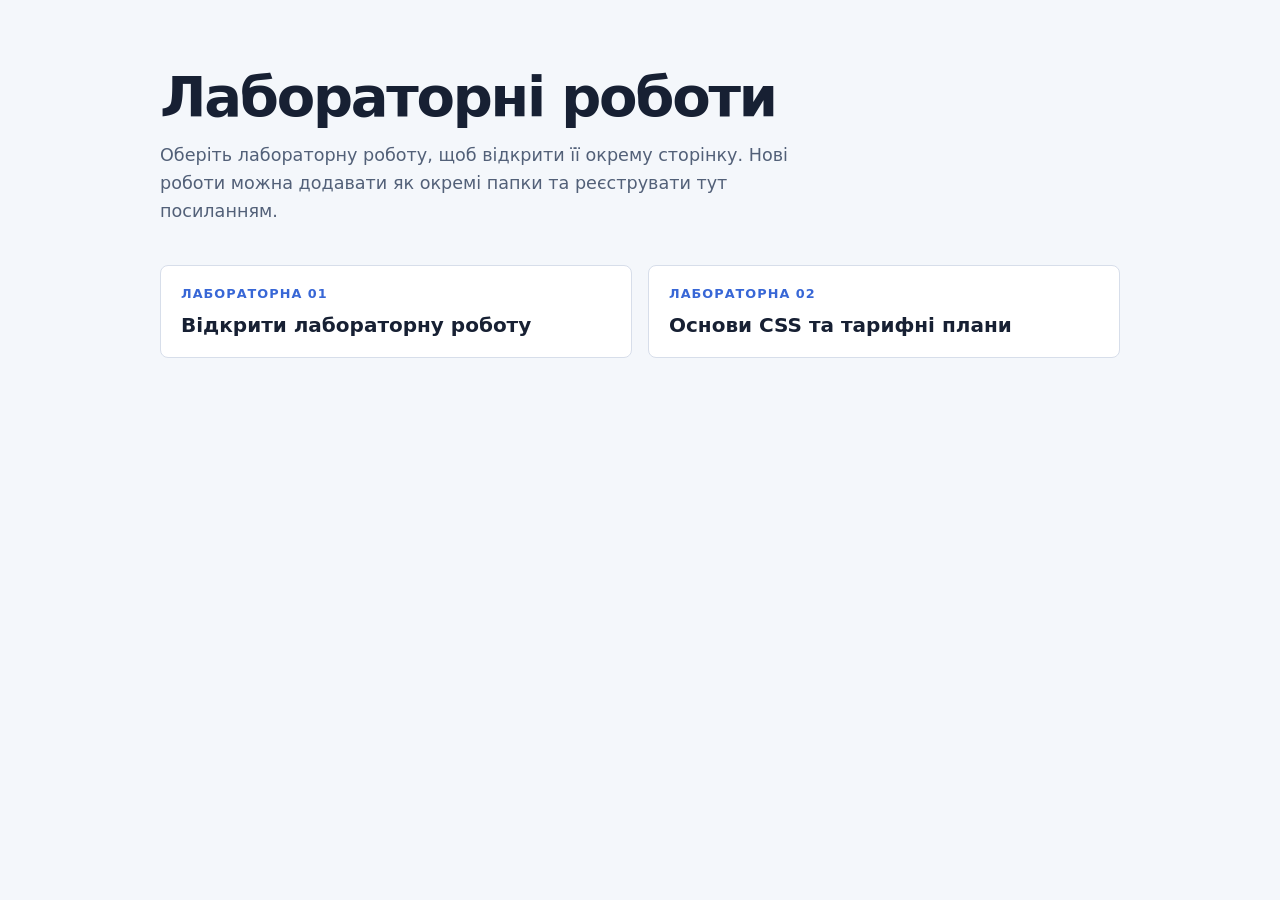
==== index.html @ a1818687 "Update project" ====
<!doctype html>
<html lang="uk">
  <head>
    <meta charset="utf-8" />
    <meta name="viewport" content="width=device-width, initial-scale=1" />
    <meta name="description" content="Навігація лабораторними роботами з веброзробки." />
    <title>Лабораторні роботи | Web Labs</title>
    <style>
      :root {
        color: #172033;
        background: #f4f7fb;
        font-family:
          system-ui,
          -apple-system,
          BlinkMacSystemFont,
          'Segoe UI',
          sans-serif;
      }

      body {
        margin: 0;
      }

      main {
        width: min(100% - 2rem, 60rem);
        margin: 0 auto;
        padding: 4rem 0;
      }

      h1 {
        margin: 0 0 0.75rem;
        font-size: clamp(2rem, 5vw, 3.5rem);
        letter-spacing: -0.04em;
      }

      .intro {
        max-width: 42rem;
        margin: 0 0 2.5rem;
        color: #526078;
        font-size: 1.1rem;
        line-height: 1.6;
      }

      .labs {
        display: grid;
        grid-template-columns: repeat(auto-fit, minmax(14rem, 1fr));
        gap: 1rem;
        margin: 0;
        padding: 0;
        list-style: none;
      }

      .lab-link {
        display: block;
        height: 100%;
        box-sizing: border-box;
        padding: 1.25rem;
        border: 1px solid #d7deea;
        border-radius: 0.5rem;
        color: inherit;
        background: #fff;
        text-decoration: none;
        transition:
          border-color 160ms ease,
          box-shadow 160ms ease,
          transform 160ms ease;
      }

      .lab-link:hover,
      .lab-link:focus-visible {
        border-color: #3867d6;
        box-shadow: 0 0.75rem 2rem rgb(37 62 112 / 12%);
        outline: none;
        transform: translateY(-2px);
      }

      .lab-number {
        display: block;
        margin-bottom: 0.75rem;
        color: #3867d6;
        font-size: 0.8rem;
        font-weight: 700;
        letter-spacing: 0.08em;
        text-transform: uppercase;
      }

      .lab-title {
        margin: 0;
        font-size: 1.25rem;
      }
    </style>
  </head>
  <body>
    <main>
      <h1>Лабораторні роботи</h1>
      <p class="intro">
        Оберіть лабораторну роботу, щоб відкрити її окрему сторінку. Нові роботи можна додавати як
        окремі папки та реєструвати тут посиланням.
      </p>

      <nav aria-label="Список лабораторних робіт">
        <ul class="labs">
          <li>
            <a class="lab-link" href="./lab_1/index.html">
              <span class="lab-number">Лабораторна 01</span>
              <h2 class="lab-title">Відкрити лабораторну роботу</h2>
            </a>
          </li>
          <li>
            <a class="lab-link" href="./lab_2/index.html">
              <span class="lab-number">Лабораторна 02</span>
              <h2 class="lab-title">Основи CSS та тарифні плани</h2>
            </a>
          </li>
        </ul>
      </nav>
    </main>
  </body>
</html>
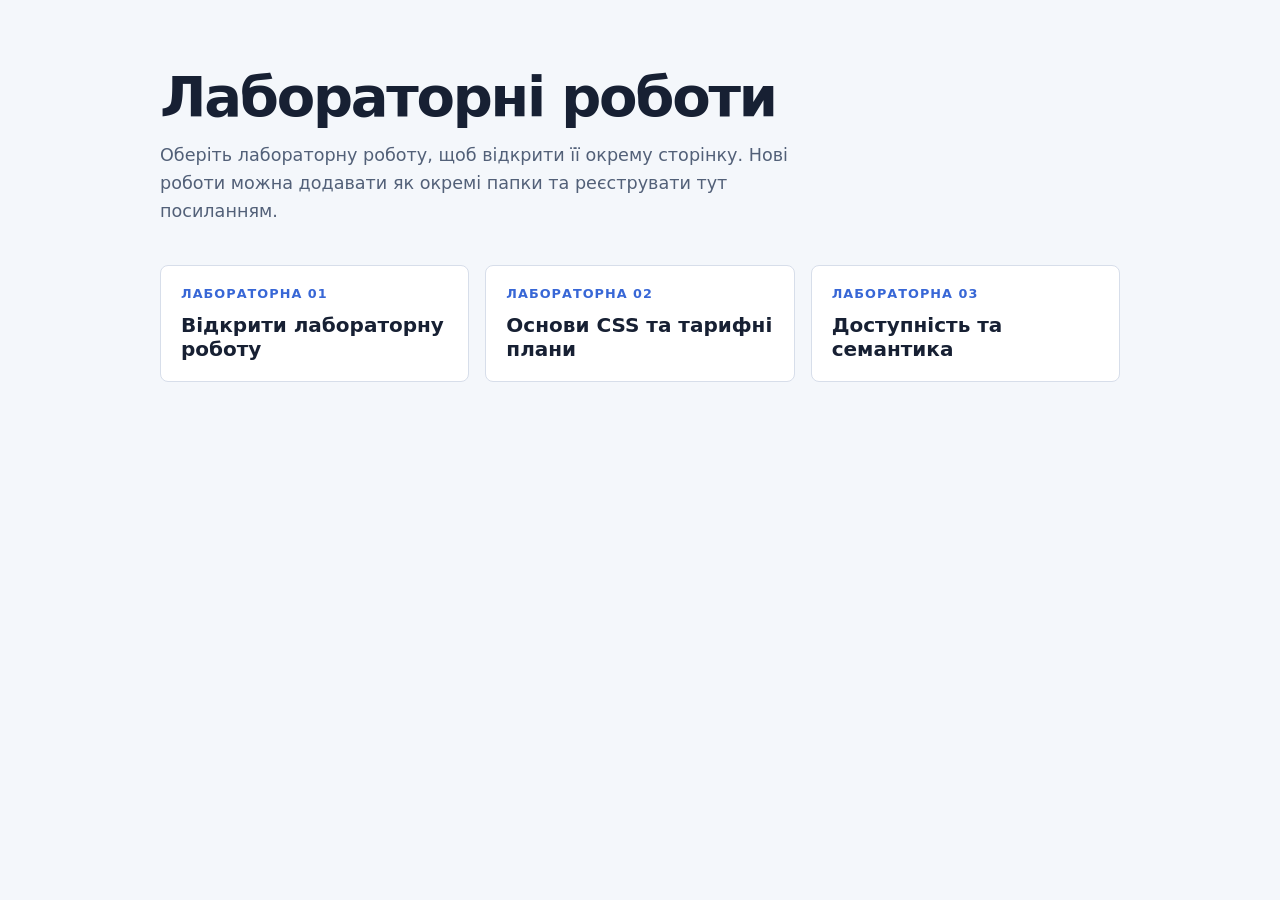
==== commit bd6a98ba: "lab3" ====
--- a/index.html
+++ b/index.html
@@ -112,6 +112,12 @@
               <h2 class="lab-title">Основи CSS та тарифні плани</h2>
             </a>
           </li>
+          <li>
+            <a class="lab-link" href="./lab_3/index.html">
+              <span class="lab-number">Лабораторна 03</span>
+              <h2 class="lab-title">Доступність та семантика</h2>
+            </a>
+          </li>
         </ul>
       </nav>
     </main>
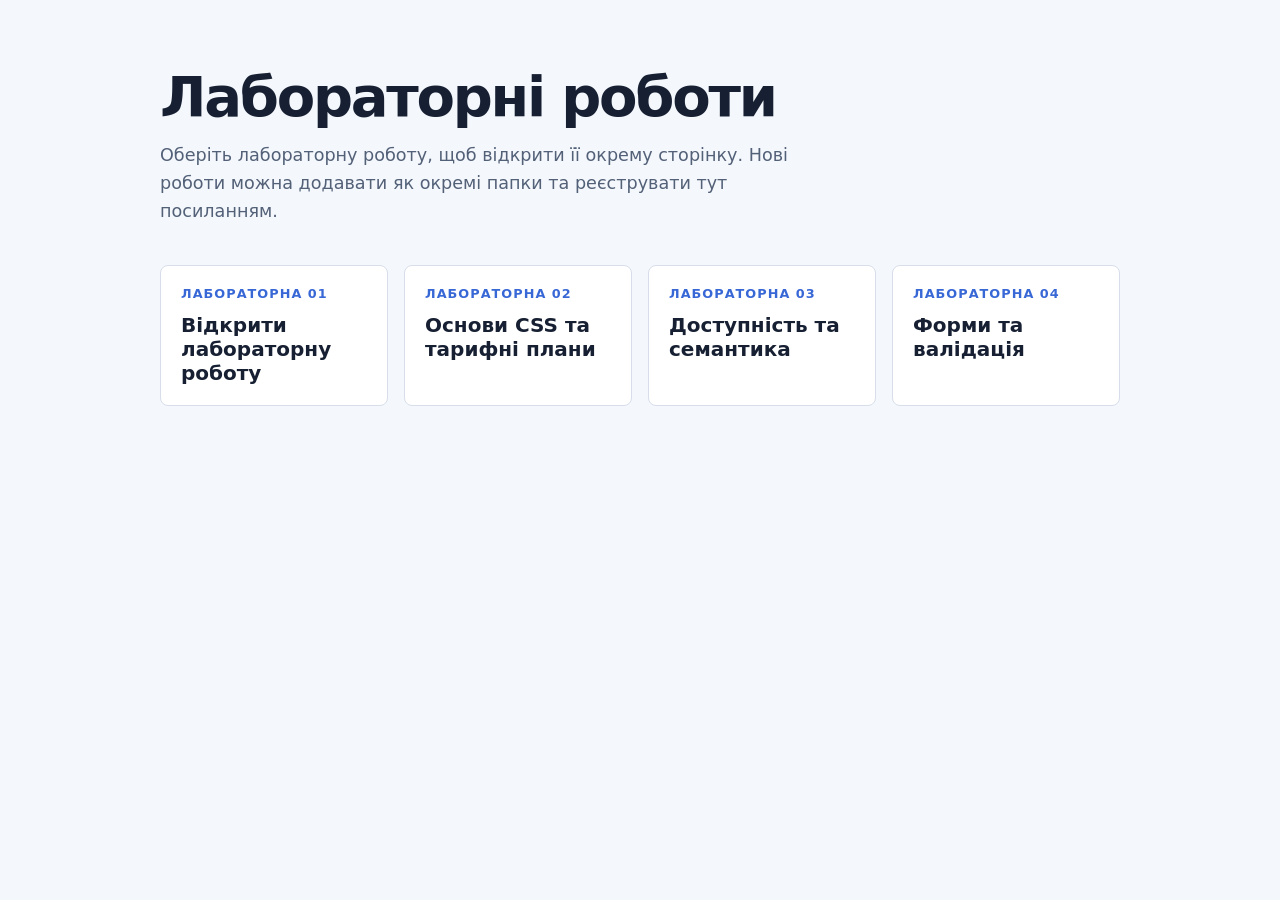
==== commit 82fdabf0: "lab_4" ====
--- a/index.html
+++ b/index.html
@@ -118,6 +118,12 @@
               <h2 class="lab-title">Доступність та семантика</h2>
             </a>
           </li>
+          <li>
+            <a class="lab-link" href="./lab_4/index.html">
+              <span class="lab-number">Лабораторна 04</span>
+              <h2 class="lab-title">Форми та валідація</h2>
+            </a>
+          </li>
         </ul>
       </nav>
     </main>
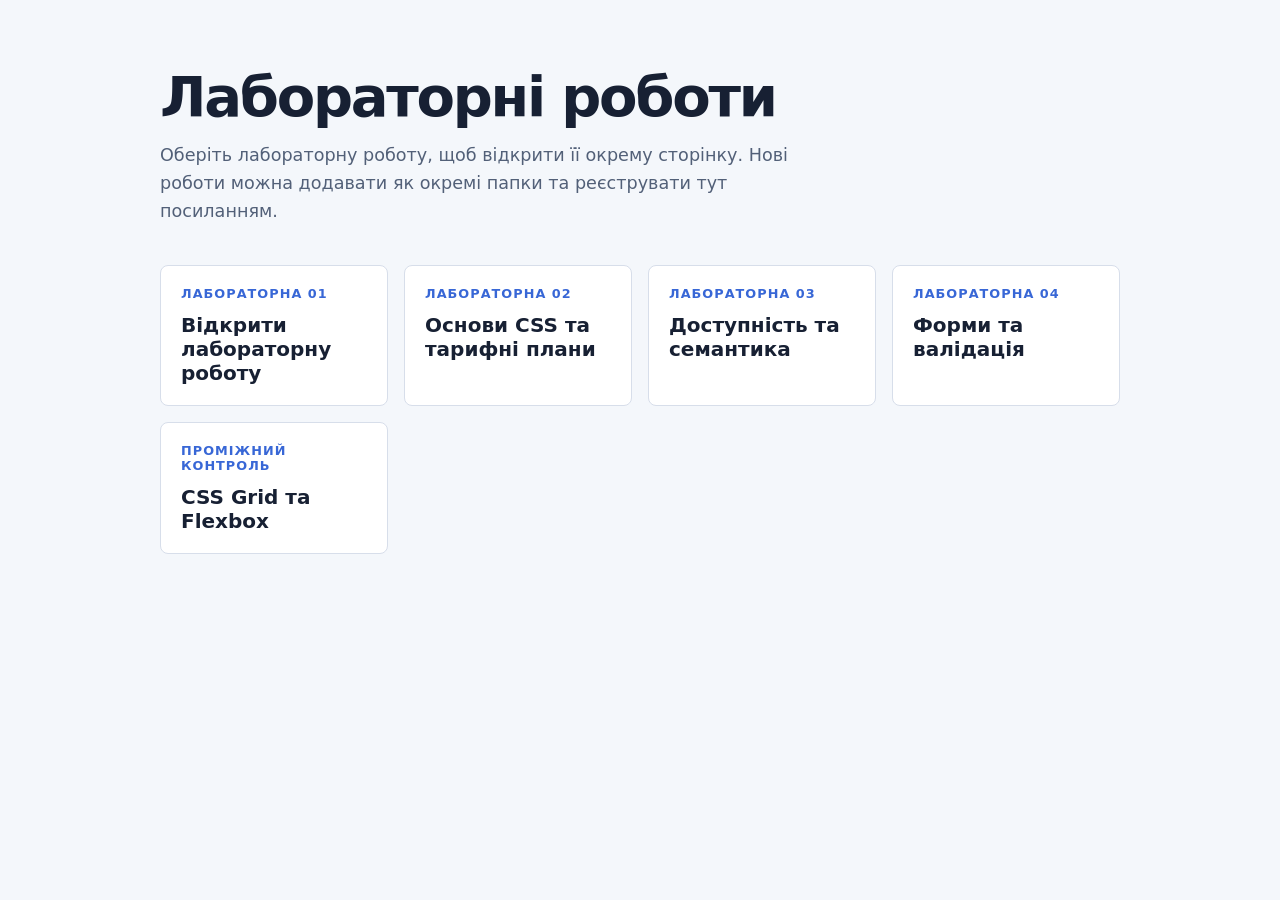
==== commit 2822aa7e: "fix deploy" ====
--- a/index.html
+++ b/index.html
@@ -124,6 +124,12 @@
               <h2 class="lab-title">Форми та валідація</h2>
             </a>
           </li>
+          <li>
+            <a class="lab-link" href="./KR/index.html">
+              <span class="lab-number">Проміжний Контроль</span>
+              <h2 class="lab-title">CSS Grid та Flexbox</h2>
+            </a>
+          </li>
         </ul>
       </nav>
     </main>
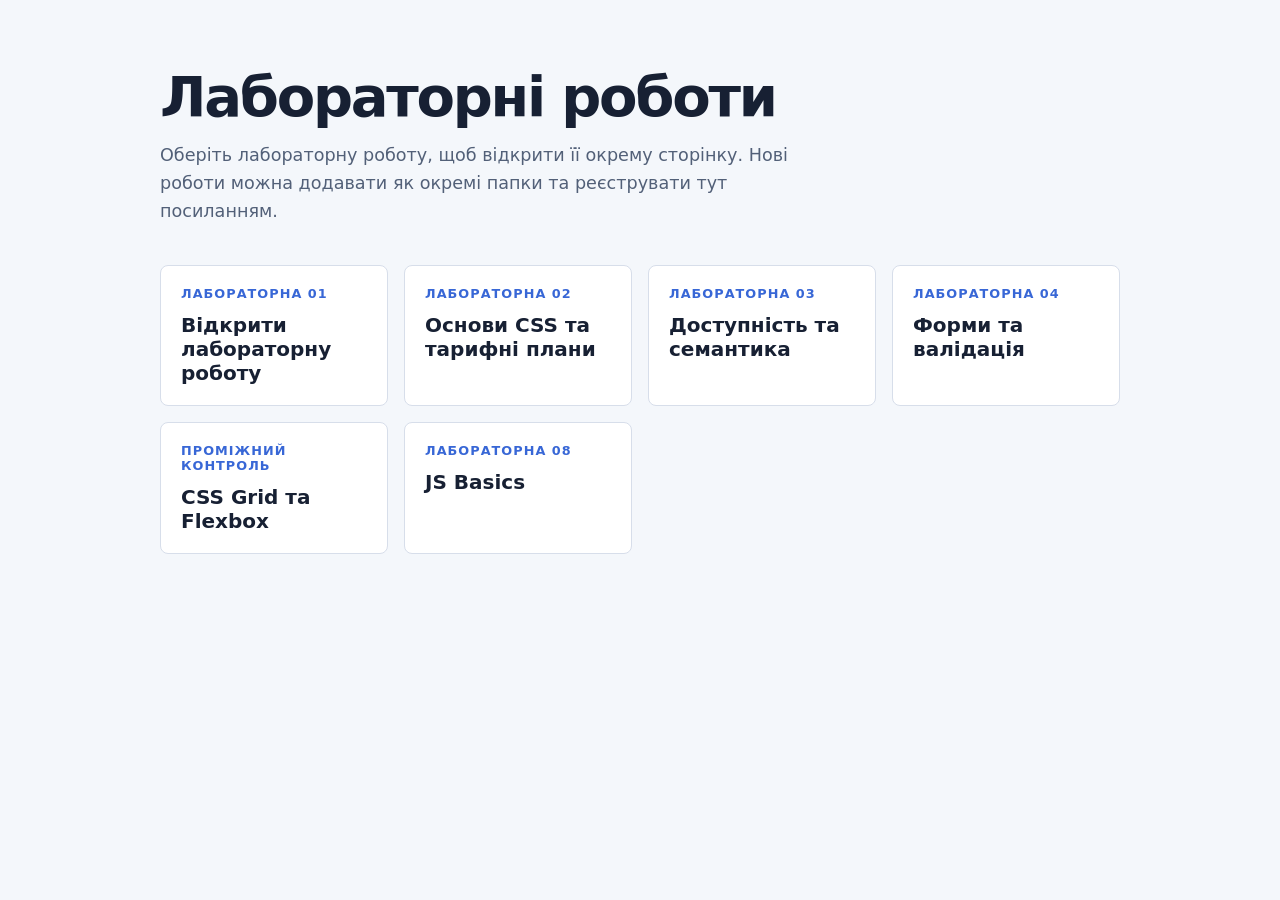
==== commit 979c4ef3: "Completed lab 8" ====
--- a/index.html
+++ b/index.html
@@ -130,6 +130,12 @@
               <h2 class="lab-title">CSS Grid та Flexbox</h2>
             </a>
           </li>
+          <li>
+            <a class="lab-link" href="./lab_8/index.html">
+              <span class="lab-number">Лабораторна 08</span>
+              <h2 class="lab-title">JS Basics</h2>
+            </a>
+          </li>
         </ul>
       </nav>
     </main>
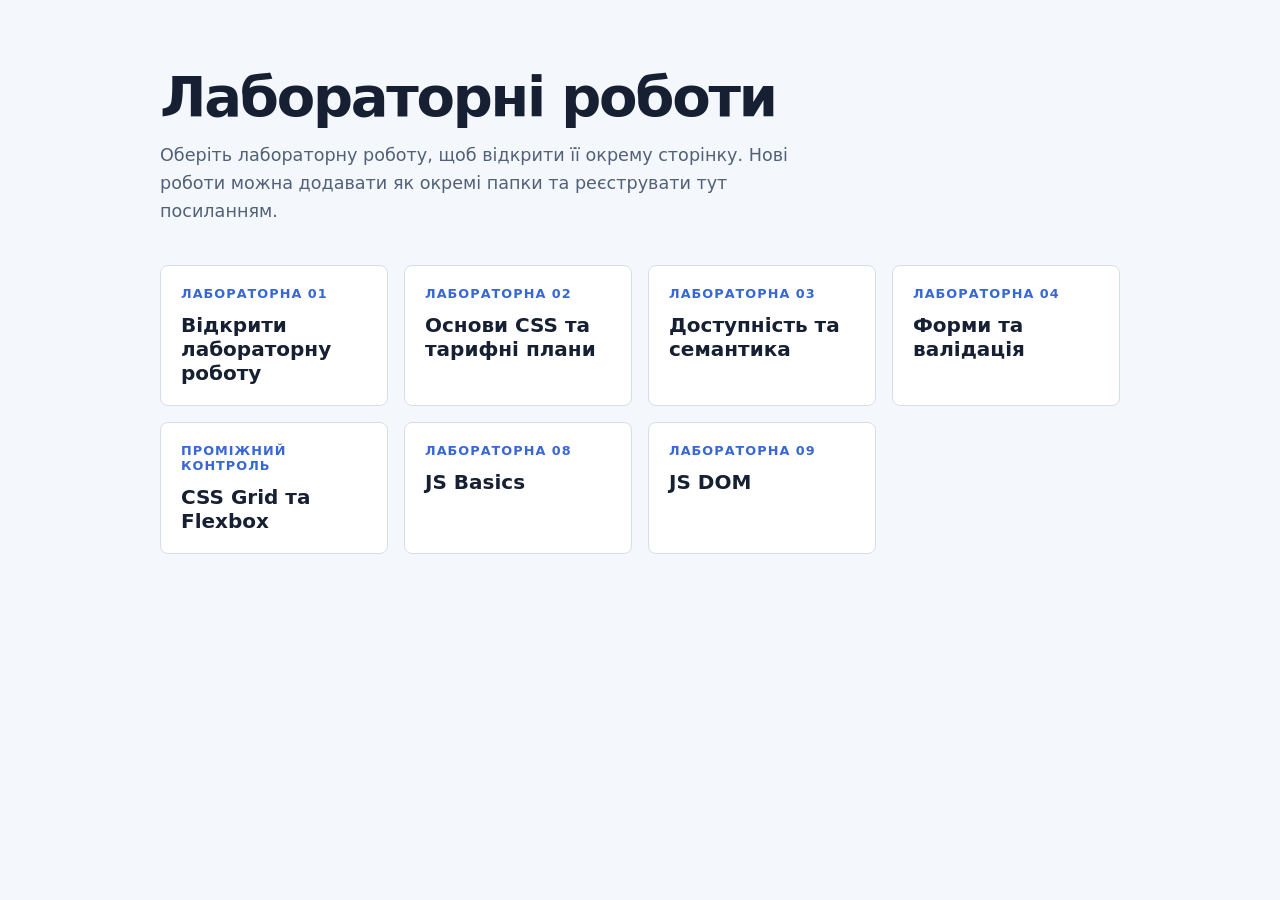
==== commit c64aced1: "Complate lab9" ====
--- a/index.html
+++ b/index.html
@@ -136,6 +136,12 @@
               <h2 class="lab-title">JS Basics</h2>
             </a>
           </li>
+          <li>
+            <a class="lab-link" href="./lab_9/index.html">
+              <span class="lab-number">Лабораторна 09</span>
+              <h2 class="lab-title">JS DOM</h2>
+            </a>
+          </li>
         </ul>
       </nav>
     </main>
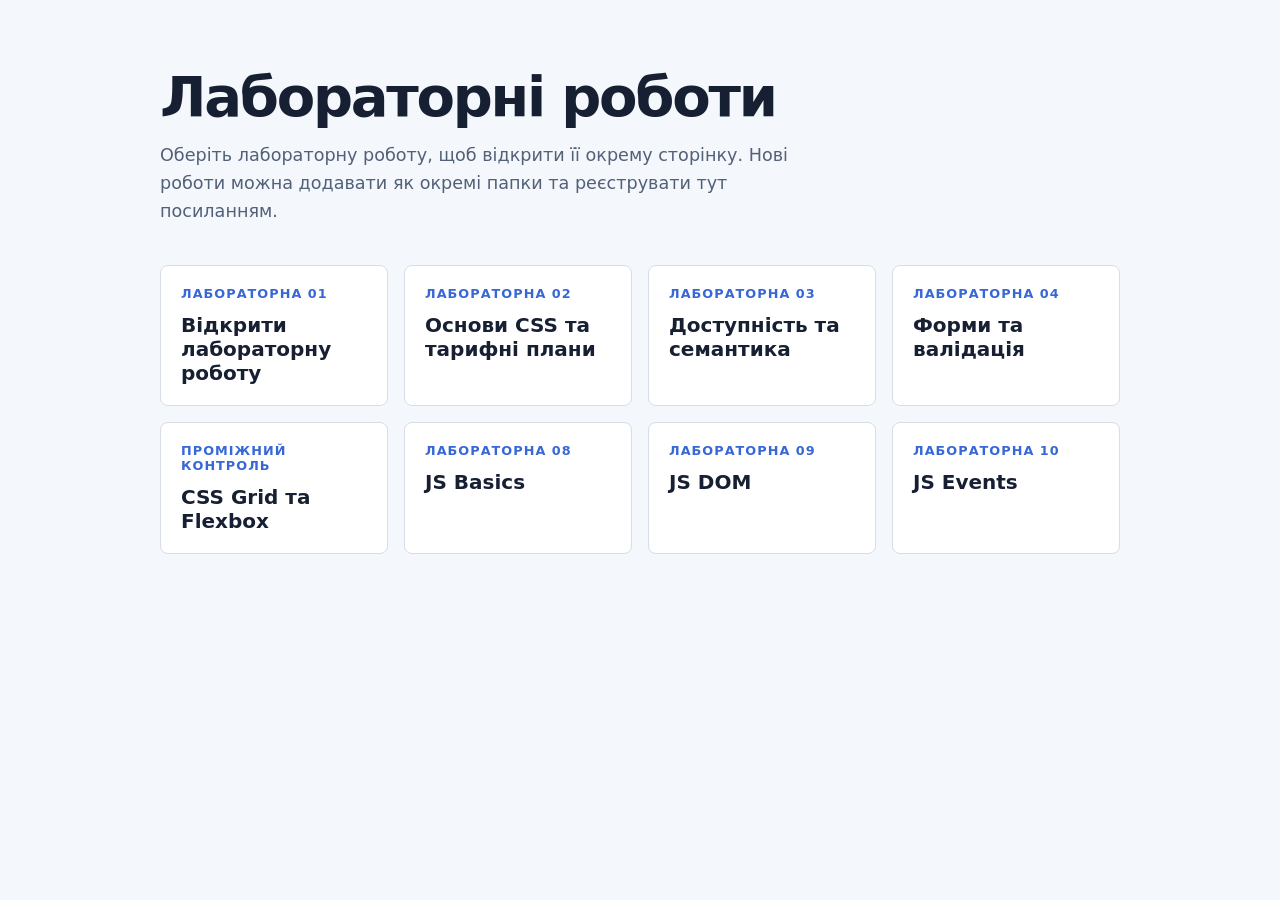
==== commit 284bda7c: "add navigation for vercel" ====
--- a/index.html
+++ b/index.html
@@ -142,6 +142,12 @@
               <h2 class="lab-title">JS DOM</h2>
             </a>
           </li>
+          <li>
+            <a class="lab-link" href="./lab_10/index.html">
+              <span class="lab-number">Лабораторна 10</span>
+              <h2 class="lab-title">JS Events</h2>
+            </a>
+          </li>
         </ul>
       </nav>
     </main>
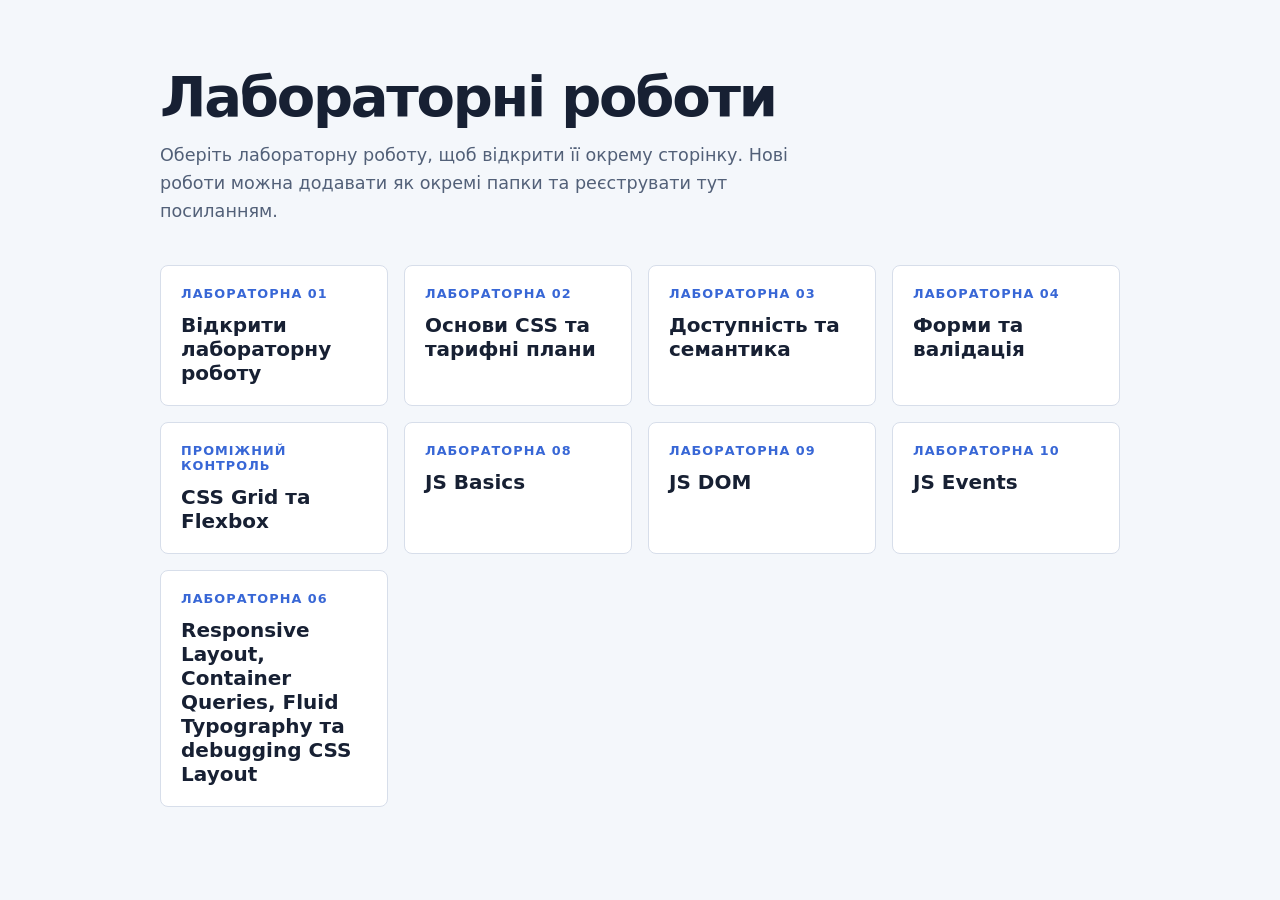
==== commit 25d49984: "lab6" ====
--- a/index.html
+++ b/index.html
@@ -148,6 +148,14 @@
               <h2 class="lab-title">JS Events</h2>
             </a>
           </li>
+          <li>
+            <a class="lab-link" href="./lab_6/index.html">
+              <span class="lab-number">Лабораторна 06</span>
+              <h2 class="lab-title">
+                Responsive Layout, Container Queries, Fluid Typography та debugging CSS Layout
+              </h2>
+            </a>
+          </li>
         </ul>
       </nav>
     </main>
